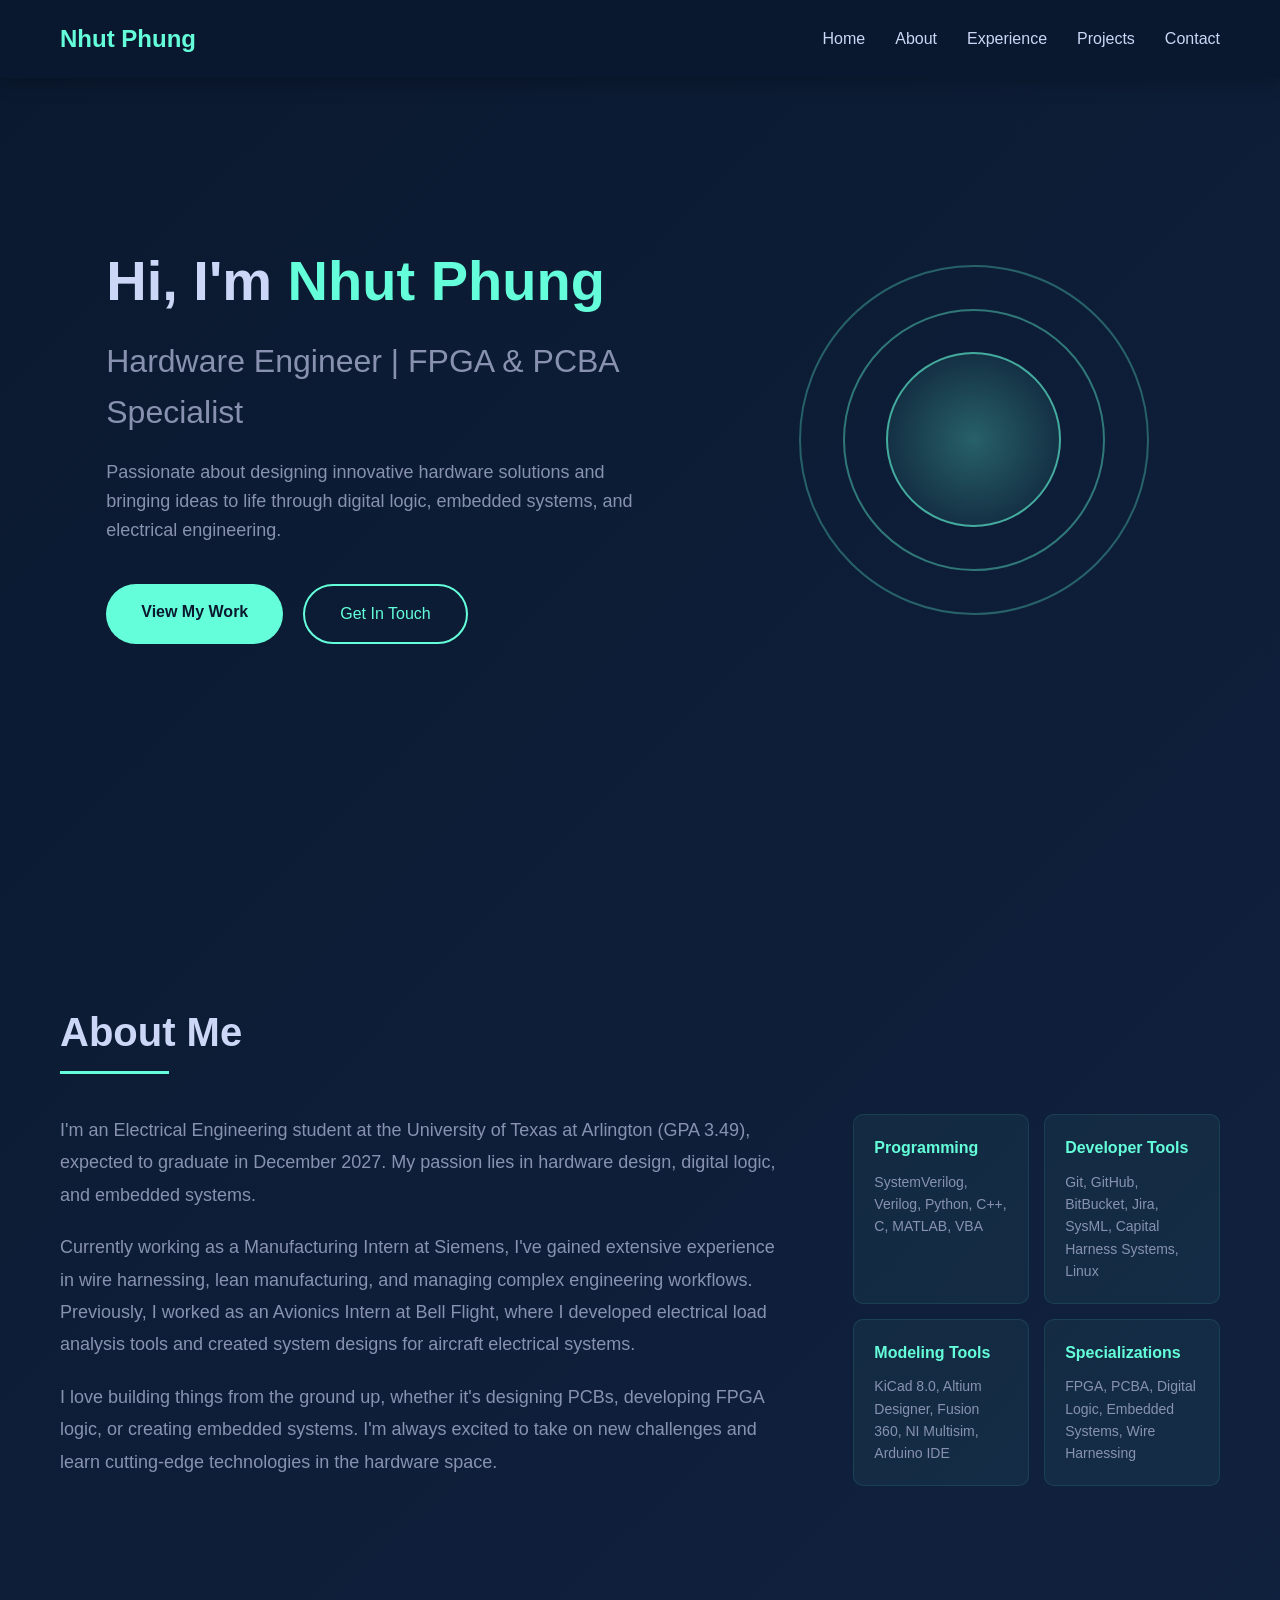
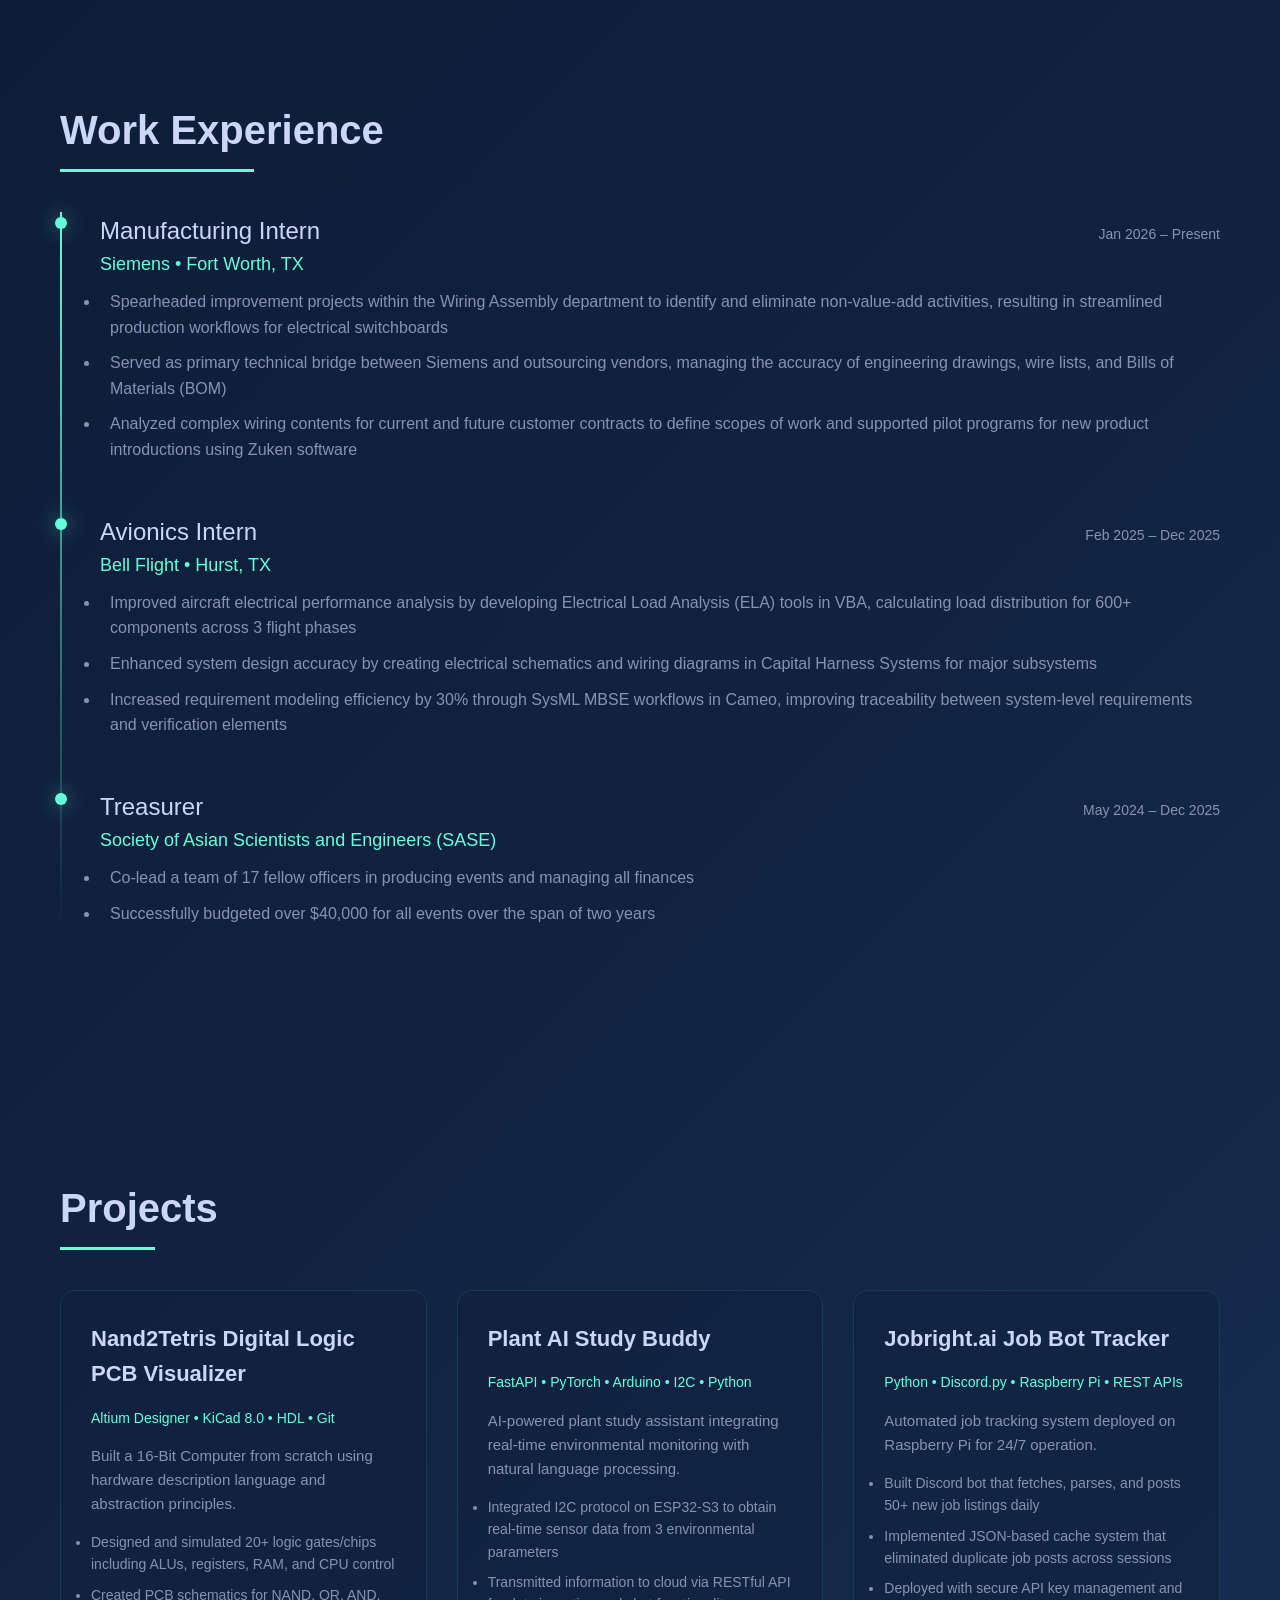
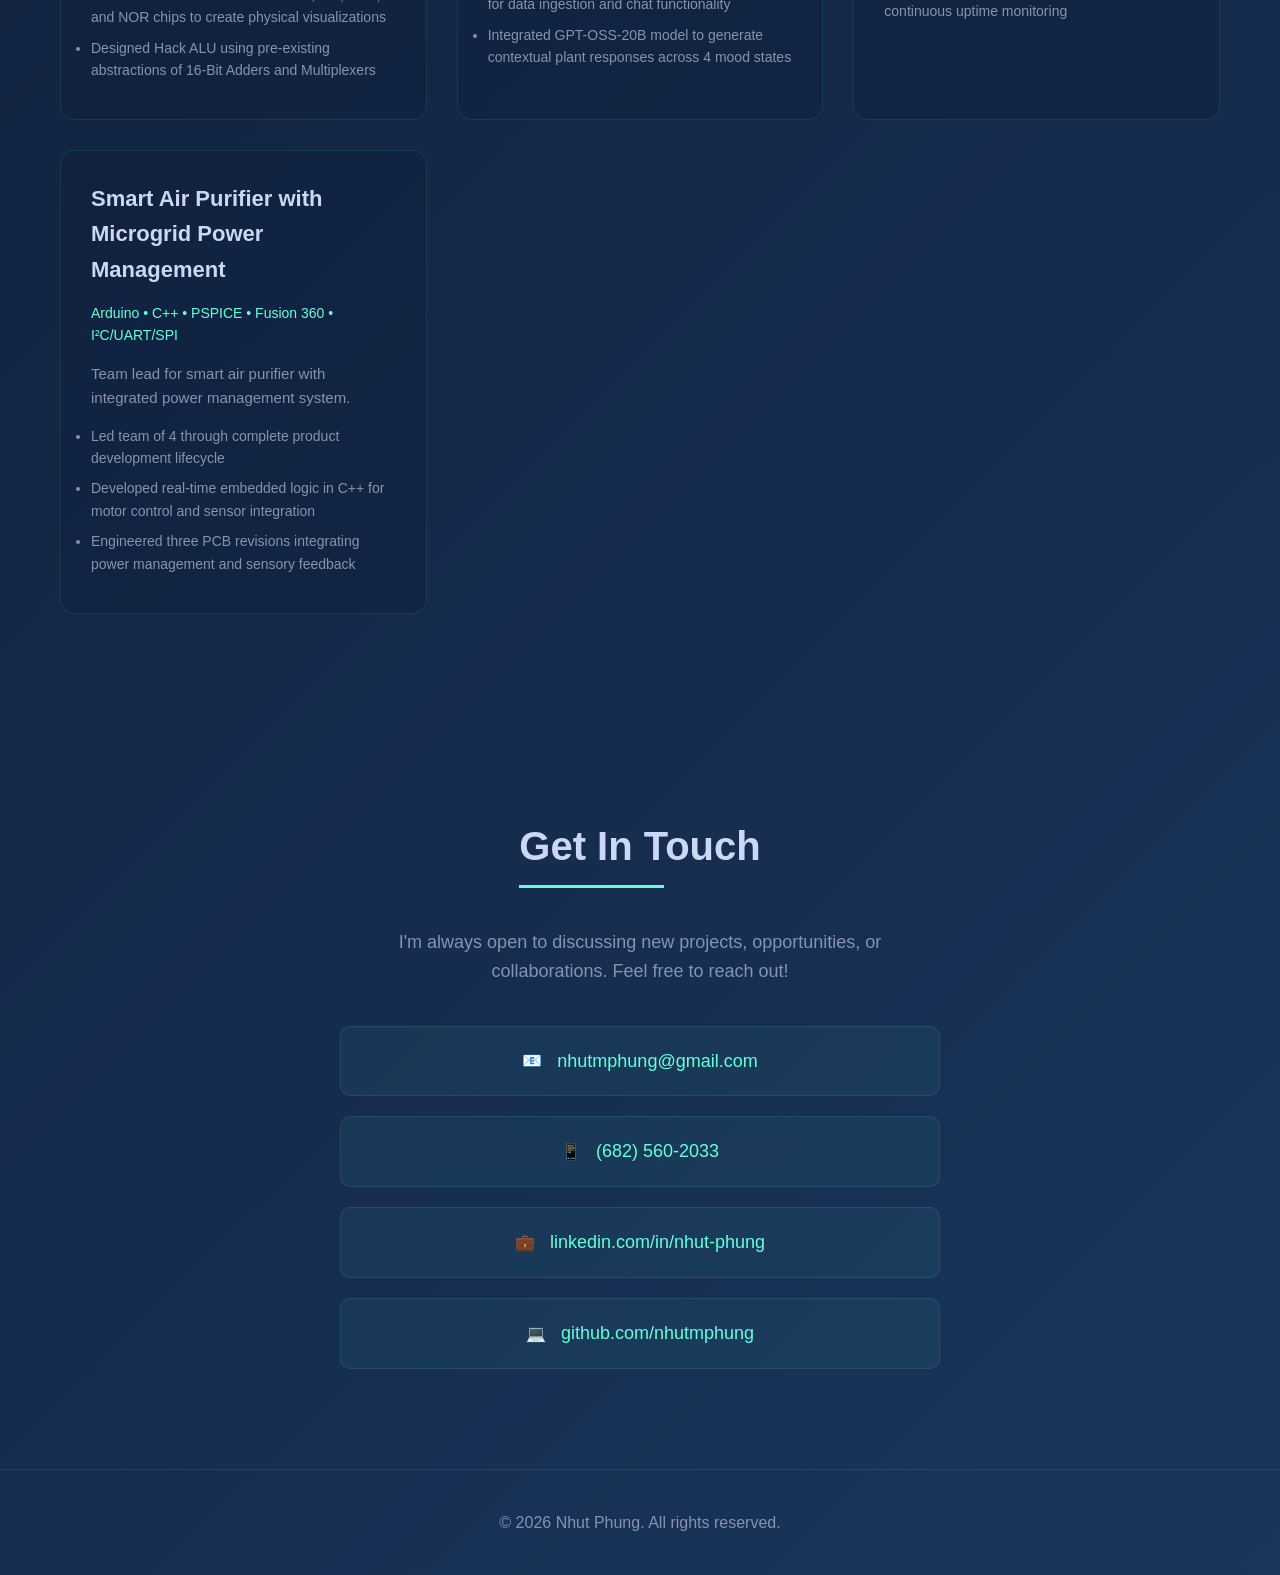
==== index.html @ 4a33741c "new port" ====
<!DOCTYPE html>
<html lang="en">
<head>
    <meta charset="UTF-8">
    <meta name="viewport" content="width=device-width, initial-scale=1.0">
    <title>Nhut Phung | Hardware Engineer</title>
    <style>
        * {
            margin: 0;
            padding: 0;
            box-sizing: border-box;
        }

        body {
            font-family: 'Segoe UI', Tahoma, Geneva, Verdana, sans-serif;
            background: linear-gradient(135deg, #0a192f 0%, #112240 50%, #1a365d 100%);
            color: #e6f1ff;
            line-height: 1.6;
        }

        .container {
            max-width: 1200px;
            margin: 0 auto;
            padding: 0 20px;
        }

        /* Navigation */
        nav {
            position: fixed;
            top: 0;
            width: 100%;
            background: rgba(10, 25, 47, 0.95);
            backdrop-filter: blur(10px);
            z-index: 1000;
            padding: 20px 0;
            box-shadow: 0 2px 20px rgba(0, 0, 0, 0.3);
        }

        nav .container {
            display: flex;
            justify-content: space-between;
            align-items: center;
        }

        .logo {
            font-size: 24px;
            font-weight: bold;
            color: #64ffda;
        }

        nav ul {
            display: flex;
            list-style: none;
            gap: 30px;
        }

        nav a {
            color: #ccd6f6;
            text-decoration: none;
            transition: color 0.3s;
            font-size: 16px;
        }

        nav a:hover {
            color: #64ffda;
        }

        /* Hero Section */
        .hero {
            min-height: 100vh;
            display: flex;
            align-items: center;
            padding-top: 80px;
        }

        .hero-content {
            display: flex;
            align-items: center;
            justify-content: space-between;
            gap: 60px;
        }

        .hero-text {
            flex: 1;
        }

        .hero h1 {
            font-size: 56px;
            margin-bottom: 10px;
            color: #ccd6f6;
        }

        .hero h1 span {
            color: #64ffda;
        }

        .hero h2 {
            font-size: 32px;
            color: #8892b0;
            margin-bottom: 20px;
            font-weight: 500;
        }

        .hero p {
            font-size: 18px;
            color: #8892b0;
            margin-bottom: 40px;
            max-width: 540px;
        }

        .hero-buttons {
            display: flex;
            gap: 20px;
        }

        .btn {
            padding: 15px 35px;
            border-radius: 50px;
            text-decoration: none;
            font-size: 16px;
            transition: all 0.3s;
            cursor: pointer;
            border: none;
        }

        .btn-primary {
            background: #64ffda;
            color: #0a192f;
            font-weight: 600;
        }

        .btn-primary:hover {
            background: #52e3c2;
            transform: translateY(-2px);
            box-shadow: 0 10px 30px rgba(100, 255, 218, 0.3);
        }

        .btn-secondary {
            background: transparent;
            color: #64ffda;
            border: 2px solid #64ffda;
        }

        .btn-secondary:hover {
            background: rgba(100, 255, 218, 0.1);
        }

        .hero-visual {
            flex: 0 0 400px;
            display: flex;
            justify-content: center;
            align-items: center;
        }

        .circle-animation {
            width: 350px;
            height: 350px;
            position: relative;
        }

        .circle {
            position: absolute;
            border-radius: 50%;
            border: 2px solid rgba(100, 255, 218, 0.3);
        }

        .circle:nth-child(1) {
            width: 100%;
            height: 100%;
            animation: pulse 3s ease-in-out infinite;
        }

        .circle:nth-child(2) {
            width: 75%;
            height: 75%;
            top: 12.5%;
            left: 12.5%;
            border-color: rgba(100, 255, 218, 0.4);
            animation: pulse 3s ease-in-out infinite 0.5s;
        }

        .circle:nth-child(3) {
            width: 50%;
            height: 50%;
            top: 25%;
            left: 25%;
            background: radial-gradient(circle, rgba(100, 255, 218, 0.3), transparent);
            border-color: rgba(100, 255, 218, 0.6);
            animation: pulse 3s ease-in-out infinite 1s;
        }

        @keyframes pulse {
            0%, 100% { transform: scale(1); opacity: 0.6; }
            50% { transform: scale(1.05); opacity: 1; }
        }

        /* Section Styles */
        section {
            padding: 100px 0;
        }

        .section-title {
            font-size: 40px;
            margin-bottom: 50px;
            color: #ccd6f6;
            position: relative;
            display: inline-block;
        }

        .section-title::after {
            content: '';
            position: absolute;
            bottom: -10px;
            left: 0;
            width: 60%;
            height: 3px;
            background: #64ffda;
        }

        /* About Section */
        .about-content {
            display: grid;
            grid-template-columns: 2fr 1fr;
            gap: 60px;
            align-items: start;
        }

        .about-text {
            font-size: 18px;
            color: #8892b0;
            line-height: 1.8;
        }

        .about-text p {
            margin-bottom: 20px;
        }

        .skills-grid {
            display: grid;
            grid-template-columns: repeat(2, 1fr);
            gap: 15px;
        }

        .skill-category {
            background: rgba(100, 255, 218, 0.05);
            padding: 20px;
            border-radius: 10px;
            border: 1px solid rgba(100, 255, 218, 0.1);
        }

        .skill-category h3 {
            color: #64ffda;
            margin-bottom: 10px;
            font-size: 16px;
        }

        .skill-category p {
            color: #8892b0;
            font-size: 14px;
            line-height: 1.6;
        }

        /* Experience Section */
        .experience-timeline {
            position: relative;
            padding-left: 40px;
        }

        .experience-timeline::before {
            content: '';
            position: absolute;
            left: 0;
            top: 0;
            bottom: 0;
            width: 2px;
            background: linear-gradient(180deg, #64ffda, transparent);
        }

        .experience-item {
            margin-bottom: 50px;
            position: relative;
        }

        .experience-item::before {
            content: '';
            position: absolute;
            left: -45px;
            top: 5px;
            width: 12px;
            height: 12px;
            background: #64ffda;
            border-radius: 50%;
            box-shadow: 0 0 20px rgba(100, 255, 218, 0.6);
        }

        .experience-header {
            display: flex;
            justify-content: space-between;
            align-items: baseline;
            margin-bottom: 10px;
            flex-wrap: wrap;
        }

        .experience-title {
            font-size: 24px;
            color: #ccd6f6;
        }

        .experience-company {
            color: #64ffda;
            font-size: 18px;
        }

        .experience-date {
            color: #8892b0;
            font-size: 14px;
        }

        .experience-description {
            color: #8892b0;
            margin-top: 10px;
        }

        .experience-description li {
            margin-bottom: 10px;
            padding-left: 10px;
        }

        /* Projects Section */
        .projects-grid {
            display: grid;
            grid-template-columns: repeat(auto-fit, minmax(350px, 1fr));
            gap: 30px;
        }

        .project-card {
            background: rgba(17, 34, 64, 0.6);
            padding: 30px;
            border-radius: 15px;
            border: 1px solid rgba(100, 255, 218, 0.1);
            transition: all 0.3s;
        }

        .project-card:hover {
            transform: translateY(-5px);
            border-color: rgba(100, 255, 218, 0.3);
            box-shadow: 0 10px 40px rgba(100, 255, 218, 0.1);
        }

        .project-card h3 {
            color: #ccd6f6;
            font-size: 22px;
            margin-bottom: 15px;
        }

        .project-tech {
            color: #64ffda;
            font-size: 14px;
            margin-bottom: 15px;
        }

        .project-card p {
            color: #8892b0;
            font-size: 15px;
            line-height: 1.6;
        }

        .project-card ul {
            margin-top: 15px;
        }

        .project-card li {
            color: #8892b0;
            margin-bottom: 8px;
            font-size: 14px;
        }

        /* Contact Section */
        .contact-content {
            max-width: 600px;
            margin: 0 auto;
            text-align: center;
        }

        .contact-content p {
            font-size: 18px;
            color: #8892b0;
            margin-bottom: 40px;
        }

        .contact-info {
            display: flex;
            flex-direction: column;
            gap: 20px;
            margin-top: 40px;
        }

        .contact-item {
            display: flex;
            align-items: center;
            justify-content: center;
            gap: 15px;
            padding: 20px;
            background: rgba(100, 255, 218, 0.05);
            border-radius: 10px;
            border: 1px solid rgba(100, 255, 218, 0.1);
        }

        .contact-item a {
            color: #64ffda;
            text-decoration: none;
            font-size: 18px;
            transition: color 0.3s;
        }

        .contact-item a:hover {
            color: #52e3c2;
        }

        /* Footer */
        footer {
            text-align: center;
            padding: 40px 0;
            color: #8892b0;
            border-top: 1px solid rgba(100, 255, 218, 0.1);
        }

        /* Responsive */
        @media (max-width: 768px) {
            .hero-content {
                flex-direction: column;
                text-align: center;
            }

            .hero h1 {
                font-size: 36px;
            }

            .hero h2 {
                font-size: 24px;
            }

            .hero-visual {
                flex: 0 0 250px;
            }

            .circle-animation {
                width: 250px;
                height: 250px;
            }

            .about-content {
                grid-template-columns: 1fr;
            }

            .skills-grid {
                grid-template-columns: 1fr;
            }

            nav ul {
                gap: 15px;
            }

            nav a {
                font-size: 14px;
            }

            .projects-grid {
                grid-template-columns: 1fr;
            }

            .hero-buttons {
                flex-direction: column;
                align-items: center;
            }
        }
    </style>
</head>
<body>
    <nav>
        <div class="container">
            <div class="logo">Nhut Phung</div>
            <ul>
                <li><a href="#home">Home</a></li>
                <li><a href="#about">About</a></li>
                <li><a href="#experience">Experience</a></li>
                <li><a href="#projects">Projects</a></li>
                <li><a href="#contact">Contact</a></li>
            </ul>
        </div>
    </nav>

    <section id="home" class="hero">
        <div class="container">
            <div class="hero-content">
                <div class="hero-text">
                    <h1>Hi, I'm <span>Nhut Phung</span></h1>
                    <h2>Hardware Engineer | FPGA & PCBA Specialist</h2>
                    <p>Passionate about designing innovative hardware solutions and bringing ideas to life through digital logic, embedded systems, and electrical engineering.</p>
                    <div class="hero-buttons">
                        <a href="#projects" class="btn btn-primary">View My Work</a>
                        <a href="#contact" class="btn btn-secondary">Get In Touch</a>
                    </div>
                </div>
                <div class="hero-visual">
                    <div class="circle-animation">
                        <div class="circle"></div>
                        <div class="circle"></div>
                        <div class="circle"></div>
                    </div>
                </div>
            </div>
        </div>
    </section>

    <section id="about">
        <div class="container">
            <h2 class="section-title">About Me</h2>
            <div class="about-content">
                <div class="about-text">
                    <p>I'm an Electrical Engineering student at the University of Texas at Arlington (GPA 3.49), expected to graduate in December 2027. My passion lies in hardware design, digital logic, and embedded systems.</p>
                    <p>Currently working as a Manufacturing Intern at Siemens, I've gained extensive experience in wire harnessing, lean manufacturing, and managing complex engineering workflows. Previously, I worked as an Avionics Intern at Bell Flight, where I developed electrical load analysis tools and created system designs for aircraft electrical systems.</p>
                    <p>I love building things from the ground up, whether it's designing PCBs, developing FPGA logic, or creating embedded systems. I'm always excited to take on new challenges and learn cutting-edge technologies in the hardware space.</p>
                </div>
                <div class="skills-grid">
                    <div class="skill-category">
                        <h3>Programming</h3>
                        <p>SystemVerilog, Verilog, Python, C++, C, MATLAB, VBA</p>
                    </div>
                    <div class="skill-category">
                        <h3>Developer Tools</h3>
                        <p>Git, GitHub, BitBucket, Jira, SysML, Capital Harness Systems, Linux</p>
                    </div>
                    <div class="skill-category">
                        <h3>Modeling Tools</h3>
                        <p>KiCad 8.0, Altium Designer, Fusion 360, NI Multisim, Arduino IDE</p>
                    </div>
                    <div class="skill-category">
                        <h3>Specializations</h3>
                        <p>FPGA, PCBA, Digital Logic, Embedded Systems, Wire Harnessing</p>
                    </div>
                </div>
            </div>
        </div>
    </section>

    <section id="experience">
        <div class="container">
            <h2 class="section-title">Work Experience</h2>
            <div class="experience-timeline">
                <div class="experience-item">
                    <div class="experience-header">
                        <div>
                            <div class="experience-title">Manufacturing Intern</div>
                            <div class="experience-company">Siemens • Fort Worth, TX</div>
                        </div>
                        <div class="experience-date">Jan 2026 – Present</div>
                    </div>
                    <ul class="experience-description">
                        <li>Spearheaded improvement projects within the Wiring Assembly department to identify and eliminate non-value-add activities, resulting in streamlined production workflows for electrical switchboards</li>
                        <li>Served as primary technical bridge between Siemens and outsourcing vendors, managing the accuracy of engineering drawings, wire lists, and Bills of Materials (BOM)</li>
                        <li>Analyzed complex wiring contents for current and future customer contracts to define scopes of work and supported pilot programs for new product introductions using Zuken software</li>
                    </ul>
                </div>

                <div class="experience-item">
                    <div class="experience-header">
                        <div>
                            <div class="experience-title">Avionics Intern</div>
                            <div class="experience-company">Bell Flight • Hurst, TX</div>
                        </div>
                        <div class="experience-date">Feb 2025 – Dec 2025</div>
                    </div>
                    <ul class="experience-description">
                        <li>Improved aircraft electrical performance analysis by developing Electrical Load Analysis (ELA) tools in VBA, calculating load distribution for 600+ components across 3 flight phases</li>
                        <li>Enhanced system design accuracy by creating electrical schematics and wiring diagrams in Capital Harness Systems for major subsystems</li>
                        <li>Increased requirement modeling efficiency by 30% through SysML MBSE workflows in Cameo, improving traceability between system-level requirements and verification elements</li>
                    </ul>
                </div>

                <div class="experience-item">
                    <div class="experience-header">
                        <div>
                            <div class="experience-title">Treasurer</div>
                            <div class="experience-company">Society of Asian Scientists and Engineers (SASE)</div>
                        </div>
                        <div class="experience-date">May 2024 – Dec 2025</div>
                    </div>
                    <ul class="experience-description">
                        <li>Co-lead a team of 17 fellow officers in producing events and managing all finances</li>
                        <li>Successfully budgeted over $40,000 for all events over the span of two years</li>
                    </ul>
                </div>
            </div>
        </div>
    </section>

    <section id="projects">
        <div class="container">
            <h2 class="section-title">Projects</h2>
            <div class="projects-grid">
                <div class="project-card">
                    <h3>Nand2Tetris Digital Logic PCB Visualizer</h3>
                    <div class="project-tech">Altium Designer • KiCad 8.0 • HDL • Git</div>
                    <p>Built a 16-Bit Computer from scratch using hardware description language and abstraction principles.</p>
                    <ul>
                        <li>Designed and simulated 20+ logic gates/chips including ALUs, registers, RAM, and CPU control</li>
                        <li>Created PCB schematics for NAND, OR, AND, and NOR chips to create physical visualizations</li>
                        <li>Designed Hack ALU using pre-existing abstractions of 16-Bit Adders and Multiplexers</li>
                    </ul>
                </div>

                <div class="project-card">
                    <h3>Plant AI Study Buddy</h3>
                    <div class="project-tech">FastAPI • PyTorch • Arduino • I2C • Python</div>
                    <p>AI-powered plant study assistant integrating real-time environmental monitoring with natural language processing.</p>
                    <ul>
                        <li>Integrated I2C protocol on ESP32-S3 to obtain real-time sensor data from 3 environmental parameters</li>
                        <li>Transmitted information to cloud via RESTful API for data ingestion and chat functionality</li>
                        <li>Integrated GPT-OSS-20B model to generate contextual plant responses across 4 mood states</li>
                    </ul>
                </div>

                <div class="project-card">
                    <h3>Jobright.ai Job Bot Tracker</h3>
                    <div class="project-tech">Python • Discord.py • Raspberry Pi • REST APIs</div>
                    <p>Automated job tracking system deployed on Raspberry Pi for 24/7 operation.</p>
                    <ul>
                        <li>Built Discord bot that fetches, parses, and posts 50+ new job listings daily</li>
                        <li>Implemented JSON-based cache system that eliminated duplicate job posts across sessions</li>
                        <li>Deployed with secure API key management and continuous uptime monitoring</li>
                    </ul>
                </div>

                <div class="project-card">
                    <h3>Smart Air Purifier with Microgrid Power Management</h3>
                    <div class="project-tech">Arduino • C++ • PSPICE • Fusion 360 • I²C/UART/SPI</div>
                    <p>Team lead for smart air purifier with integrated power management system.</p>
                    <ul>
                        <li>Led team of 4 through complete product development lifecycle</li>
                        <li>Developed real-time embedded logic in C++ for motor control and sensor integration</li>
                        <li>Engineered three PCB revisions integrating power management and sensory feedback</li>
                    </ul>
                </div>
            </div>
        </div>
    </section>

    <section id="contact">
        <div class="container">
            <div class="contact-content">
                <h2 class="section-title">Get In Touch</h2>
                <p>I'm always open to discussing new projects, opportunities, or collaborations. Feel free to reach out!</p>
                <div class="contact-info">
                    <div class="contact-item">
                        <span>📧</span>
                        <a href="mailto:nhutmphung@gmail.com">nhutmphung@gmail.com</a>
                    </div>
                    <div class="contact-item">
                        <span>📱</span>
                        <a href="tel:6825602033">(682) 560-2033</a>
                    </div>
                    <div class="contact-item">
                        <span>💼</span>
                        <a href="https://linkedin.com/in/nhut-phung/" target="_blank">linkedin.com/in/nhut-phung</a>
                    </div>
                    <div class="contact-item">
                        <span>💻</span>
                        <a href="https://github.com/nhutmphung" target="_blank">github.com/nhutmphung</a>
                    </div>
                </div>
            </div>
        </div>
    </section>

    <footer>
        <div class="container">
            <p>&copy; 2026 Nhut Phung. All rights reserved.</p>
        </div>
    </footer>

    <script>
        // Smooth scrolling for navigation links
        document.querySelectorAll('a[href^="#"]').forEach(anchor => {
            anchor.addEventListener('click', function (e) {
                e.preventDefault();
                const target = document.querySelector(this.getAttribute('href'));
                if (target) {
                    target.scrollIntoView({
                        behavior: 'smooth',
                        block: 'start'
                    });
                }
            });
        });

        // Add active class to nav links on scroll
        window.addEventListener('scroll', () => {
            let current = '';
            const sections = document.querySelectorAll('section');
            
            sections.forEach(section => {
                const sectionTop = section.offsetTop;
                const sectionHeight = section.clientHeight;
                if (pageYOffset >= sectionTop - 200) {
                    current = section.getAttribute('id');
                }
            });

            document.querySelectorAll('nav a').forEach(a => {
                a.classList.remove('active');
                if (a.getAttribute('href').slice(1) === current) {
                    a.classList.add('active');
                }
            });
        });

        // Add scroll animation
        const observerOptions = {
            threshold: 0.1,
            rootMargin: '0px 0px -100px 0px'
        };

        const observer = new IntersectionObserver((entries) => {
            entries.forEach(entry => {
                if (entry.isIntersecting) {
                    entry.target.style.opacity = '1';
                    entry.target.style.transform = 'translateY(0)';
                }
            });
        }, observerOptions);

        document.querySelectorAll('.project-card, .experience-item').forEach(el => {
            el.style.opacity = '0';
            el.style.transform = 'translateY(20px)';
            el.style.transition = 'opacity 0.6s ease, transform 0.6s ease';
            observer.observe(el);
        });
    </script>
</body>
</html>
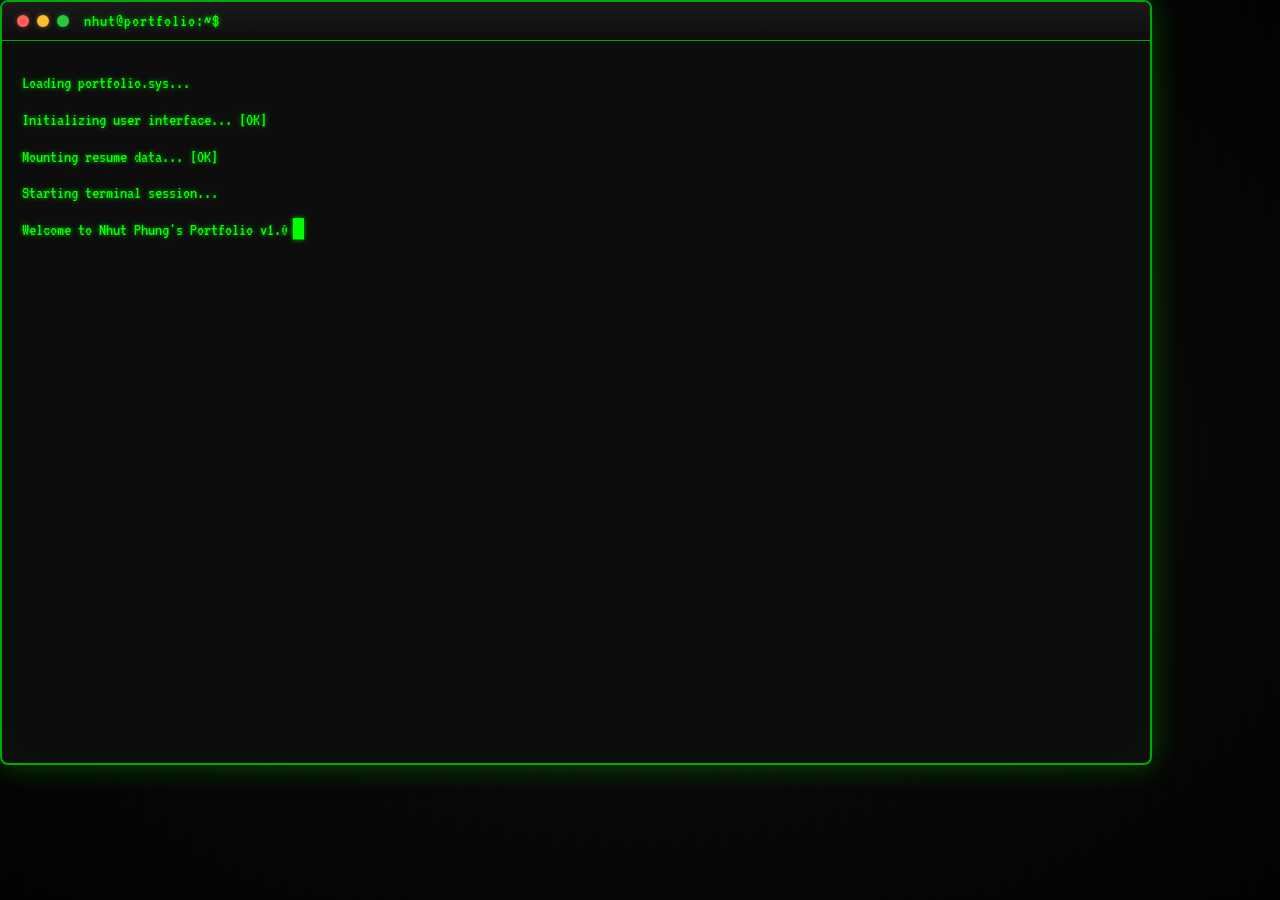
==== commit bd5e6a84: "rename" ====
--- a/index.html
+++ b/index.html
@@ -3,739 +3,79 @@
 <head>
     <meta charset="UTF-8">
     <meta name="viewport" content="width=device-width, initial-scale=1.0">
-    <title>Nhut Phung | Hardware Engineer</title>
-    <style>
-        * {
-            margin: 0;
-            padding: 0;
-            box-sizing: border-box;
-        }
-
-        body {
-            font-family: 'Segoe UI', Tahoma, Geneva, Verdana, sans-serif;
-            background: linear-gradient(135deg, #0a192f 0%, #112240 50%, #1a365d 100%);
-            color: #e6f1ff;
-            line-height: 1.6;
-        }
-
-        .container {
-            max-width: 1200px;
-            margin: 0 auto;
-            padding: 0 20px;
-        }
-
-        /* Navigation */
-        nav {
-            position: fixed;
-            top: 0;
-            width: 100%;
-            background: rgba(10, 25, 47, 0.95);
-            backdrop-filter: blur(10px);
-            z-index: 1000;
-            padding: 20px 0;
-            box-shadow: 0 2px 20px rgba(0, 0, 0, 0.3);
-        }
-
-        nav .container {
-            display: flex;
-            justify-content: space-between;
-            align-items: center;
-        }
-
-        .logo {
-            font-size: 24px;
-            font-weight: bold;
-            color: #64ffda;
-        }
-
-        nav ul {
-            display: flex;
-            list-style: none;
-            gap: 30px;
-        }
-
-        nav a {
-            color: #ccd6f6;
-            text-decoration: none;
-            transition: color 0.3s;
-            font-size: 16px;
-        }
-
-        nav a:hover {
-            color: #64ffda;
-        }
-
-        /* Hero Section */
-        .hero {
-            min-height: 100vh;
-            display: flex;
-            align-items: center;
-            padding-top: 80px;
-        }
-
-        .hero-content {
-            display: flex;
-            align-items: center;
-            justify-content: space-between;
-            gap: 60px;
-        }
-
-        .hero-text {
-            flex: 1;
-        }
-
-        .hero h1 {
-            font-size: 56px;
-            margin-bottom: 10px;
-            color: #ccd6f6;
-        }
-
-        .hero h1 span {
-            color: #64ffda;
-        }
-
-        .hero h2 {
-            font-size: 32px;
-            color: #8892b0;
-            margin-bottom: 20px;
-            font-weight: 500;
-        }
-
-        .hero p {
-            font-size: 18px;
-            color: #8892b0;
-            margin-bottom: 40px;
-            max-width: 540px;
-        }
-
-        .hero-buttons {
-            display: flex;
-            gap: 20px;
-        }
-
-        .btn {
-            padding: 15px 35px;
-            border-radius: 50px;
-            text-decoration: none;
-            font-size: 16px;
-            transition: all 0.3s;
-            cursor: pointer;
-            border: none;
-        }
-
-        .btn-primary {
-            background: #64ffda;
-            color: #0a192f;
-            font-weight: 600;
-        }
-
-        .btn-primary:hover {
-            background: #52e3c2;
-            transform: translateY(-2px);
-            box-shadow: 0 10px 30px rgba(100, 255, 218, 0.3);
-        }
-
-        .btn-secondary {
-            background: transparent;
-            color: #64ffda;
-            border: 2px solid #64ffda;
-        }
-
-        .btn-secondary:hover {
-            background: rgba(100, 255, 218, 0.1);
-        }
-
-        .hero-visual {
-            flex: 0 0 400px;
-            display: flex;
-            justify-content: center;
-            align-items: center;
-        }
-
-        .circle-animation {
-            width: 350px;
-            height: 350px;
-            position: relative;
-        }
-
-        .circle {
-            position: absolute;
-            border-radius: 50%;
-            border: 2px solid rgba(100, 255, 218, 0.3);
-        }
-
-        .circle:nth-child(1) {
-            width: 100%;
-            height: 100%;
-            animation: pulse 3s ease-in-out infinite;
-        }
-
-        .circle:nth-child(2) {
-            width: 75%;
-            height: 75%;
-            top: 12.5%;
-            left: 12.5%;
-            border-color: rgba(100, 255, 218, 0.4);
-            animation: pulse 3s ease-in-out infinite 0.5s;
-        }
-
-        .circle:nth-child(3) {
-            width: 50%;
-            height: 50%;
-            top: 25%;
-            left: 25%;
-            background: radial-gradient(circle, rgba(100, 255, 218, 0.3), transparent);
-            border-color: rgba(100, 255, 218, 0.6);
-            animation: pulse 3s ease-in-out infinite 1s;
-        }
-
-        @keyframes pulse {
-            0%, 100% { transform: scale(1); opacity: 0.6; }
-            50% { transform: scale(1.05); opacity: 1; }
-        }
-
-        /* Section Styles */
-        section {
-            padding: 100px 0;
-        }
-
-        .section-title {
-            font-size: 40px;
-            margin-bottom: 50px;
-            color: #ccd6f6;
-            position: relative;
-            display: inline-block;
-        }
-
-        .section-title::after {
-            content: '';
-            position: absolute;
-            bottom: -10px;
-            left: 0;
-            width: 60%;
-            height: 3px;
-            background: #64ffda;
-        }
-
-        /* About Section */
-        .about-content {
-            display: grid;
-            grid-template-columns: 2fr 1fr;
-            gap: 60px;
-            align-items: start;
-        }
-
-        .about-text {
-            font-size: 18px;
-            color: #8892b0;
-            line-height: 1.8;
-        }
-
-        .about-text p {
-            margin-bottom: 20px;
-        }
-
-        .skills-grid {
-            display: grid;
-            grid-template-columns: repeat(2, 1fr);
-            gap: 15px;
-        }
-
-        .skill-category {
-            background: rgba(100, 255, 218, 0.05);
-            padding: 20px;
-            border-radius: 10px;
-            border: 1px solid rgba(100, 255, 218, 0.1);
-        }
-
-        .skill-category h3 {
-            color: #64ffda;
-            margin-bottom: 10px;
-            font-size: 16px;
-        }
-
-        .skill-category p {
-            color: #8892b0;
-            font-size: 14px;
-            line-height: 1.6;
-        }
-
-        /* Experience Section */
-        .experience-timeline {
-            position: relative;
-            padding-left: 40px;
-        }
-
-        .experience-timeline::before {
-            content: '';
-            position: absolute;
-            left: 0;
-            top: 0;
-            bottom: 0;
-            width: 2px;
-            background: linear-gradient(180deg, #64ffda, transparent);
-        }
-
-        .experience-item {
-            margin-bottom: 50px;
-            position: relative;
-        }
-
-        .experience-item::before {
-            content: '';
-            position: absolute;
-            left: -45px;
-            top: 5px;
-            width: 12px;
-            height: 12px;
-            background: #64ffda;
-            border-radius: 50%;
-            box-shadow: 0 0 20px rgba(100, 255, 218, 0.6);
-        }
-
-        .experience-header {
-            display: flex;
-            justify-content: space-between;
-            align-items: baseline;
-            margin-bottom: 10px;
-            flex-wrap: wrap;
-        }
-
-        .experience-title {
-            font-size: 24px;
-            color: #ccd6f6;
-        }
-
-        .experience-company {
-            color: #64ffda;
-            font-size: 18px;
-        }
-
-        .experience-date {
-            color: #8892b0;
-            font-size: 14px;
-        }
-
-        .experience-description {
-            color: #8892b0;
-            margin-top: 10px;
-        }
-
-        .experience-description li {
-            margin-bottom: 10px;
-            padding-left: 10px;
-        }
-
-        /* Projects Section */
-        .projects-grid {
-            display: grid;
-            grid-template-columns: repeat(auto-fit, minmax(350px, 1fr));
-            gap: 30px;
-        }
-
-        .project-card {
-            background: rgba(17, 34, 64, 0.6);
-            padding: 30px;
-            border-radius: 15px;
-            border: 1px solid rgba(100, 255, 218, 0.1);
-            transition: all 0.3s;
-        }
-
-        .project-card:hover {
-            transform: translateY(-5px);
-            border-color: rgba(100, 255, 218, 0.3);
-            box-shadow: 0 10px 40px rgba(100, 255, 218, 0.1);
-        }
-
-        .project-card h3 {
-            color: #ccd6f6;
-            font-size: 22px;
-            margin-bottom: 15px;
-        }
-
-        .project-tech {
-            color: #64ffda;
-            font-size: 14px;
-            margin-bottom: 15px;
-        }
-
-        .project-card p {
-            color: #8892b0;
-            font-size: 15px;
-            line-height: 1.6;
-        }
-
-        .project-card ul {
-            margin-top: 15px;
-        }
-
-        .project-card li {
-            color: #8892b0;
-            margin-bottom: 8px;
-            font-size: 14px;
-        }
-
-        /* Contact Section */
-        .contact-content {
-            max-width: 600px;
-            margin: 0 auto;
-            text-align: center;
-        }
-
-        .contact-content p {
-            font-size: 18px;
-            color: #8892b0;
-            margin-bottom: 40px;
-        }
-
-        .contact-info {
-            display: flex;
-            flex-direction: column;
-            gap: 20px;
-            margin-top: 40px;
-        }
-
-        .contact-item {
-            display: flex;
-            align-items: center;
-            justify-content: center;
-            gap: 15px;
-            padding: 20px;
-            background: rgba(100, 255, 218, 0.05);
-            border-radius: 10px;
-            border: 1px solid rgba(100, 255, 218, 0.1);
-        }
-
-        .contact-item a {
-            color: #64ffda;
-            text-decoration: none;
-            font-size: 18px;
-            transition: color 0.3s;
-        }
-
-        .contact-item a:hover {
-            color: #52e3c2;
-        }
-
-        /* Footer */
-        footer {
-            text-align: center;
-            padding: 40px 0;
-            color: #8892b0;
-            border-top: 1px solid rgba(100, 255, 218, 0.1);
-        }
-
-        /* Responsive */
-        @media (max-width: 768px) {
-            .hero-content {
-                flex-direction: column;
-                text-align: center;
-            }
-
-            .hero h1 {
-                font-size: 36px;
-            }
-
-            .hero h2 {
-                font-size: 24px;
-            }
-
-            .hero-visual {
-                flex: 0 0 250px;
-            }
-
-            .circle-animation {
-                width: 250px;
-                height: 250px;
-            }
-
-            .about-content {
-                grid-template-columns: 1fr;
-            }
-
-            .skills-grid {
-                grid-template-columns: 1fr;
-            }
-
-            nav ul {
-                gap: 15px;
-            }
-
-            nav a {
-                font-size: 14px;
-            }
-
-            .projects-grid {
-                grid-template-columns: 1fr;
-            }
-
-            .hero-buttons {
-                flex-direction: column;
-                align-items: center;
-            }
-        }
-    </style>
+    <title>Nhut Phung - Portfolio Terminal</title>
+    <link rel="stylesheet" href="style.css">
 </head>
 <body>
-    <nav>
-        <div class="container">
-            <div class="logo">Nhut Phung</div>
-            <ul>
-                <li><a href="#home">Home</a></li>
-                <li><a href="#about">About</a></li>
-                <li><a href="#experience">Experience</a></li>
-                <li><a href="#projects">Projects</a></li>
-                <li><a href="#contact">Contact</a></li>
-            </ul>
-        </div>
-    </nav>
+    <div class="crt">
+        <div class="scanline"></div>
+        <div class="terminal-container">
+            <!-- Terminal Header -->
+            <div class="terminal-header">
+                <div class="terminal-buttons">
+                    <span class="btn-close"></span>
+                    <span class="btn-minimize"></span>
+                    <span class="btn-maximize"></span>
+                </div>
+                <div class="terminal-title">nhut@portfolio:~$</div>
+            </div>
 
-    <section id="home" class="hero">
-        <div class="container">
-            <div class="hero-content">
-                <div class="hero-text">
-                    <h1>Hi, I'm <span>Nhut Phung</span></h1>
-                    <h2>Hardware Engineer | FPGA & PCBA Specialist</h2>
-                    <p>Passionate about designing innovative hardware solutions and bringing ideas to life through digital logic, embedded systems, and electrical engineering.</p>
-                    <div class="hero-buttons">
-                        <a href="#projects" class="btn btn-primary">View My Work</a>
-                        <a href="#contact" class="btn btn-secondary">Get In Touch</a>
+            <!-- Terminal Body -->
+            <div class="terminal-body">
+                <div class="boot-sequence" id="bootSequence">
+                    <p>Loading portfolio.sys...</p>
+                    <p>Initializing user interface... [OK]</p>
+                    <p>Mounting resume data... [OK]</p>
+                    <p>Starting terminal session...</p>
+                    <p class="blink-cursor">Welcome to Nhut Phung's Portfolio v1.0</p>
+                </div>
+
+                <div class="terminal-content" id="terminalContent" style="display: none;">
+                    <!-- Navigation Menu -->
+                    <div class="nav-menu">
+                        <p class="prompt">nhut@portfolio:~$ ls -la commands/</p>
+                        <div class="command-list">
+                            <button class="cmd-btn" data-section="about">./about.sh</button>
+                            <button class="cmd-btn" data-section="education">./education.sh</button>
+                            <button class="cmd-btn" data-section="experience">./experience.sh</button>
+                            <button class="cmd-btn" data-section="skills">./skills.sh</button>
+                            <button class="cmd-btn" data-section="projects">./projects.sh</button>
+                            <button class="cmd-btn" data-section="leadership">./leadership.sh</button>
+                            <button class="cmd-btn" data-section="contact">./contact.sh</button>
+                        </div>
                     </div>
-                </div>
-                <div class="hero-visual">
-                    <div class="circle-animation">
-                        <div class="circle"></div>
-                        <div class="circle"></div>
-                        <div class="circle"></div>
+
+                    <!-- Content Display Area -->
+                    <div class="content-display" id="contentDisplay">
+                        <p class="prompt">nhut@portfolio:~$ cat welcome.txt</p>
+                        <div class="ascii-art">
+<pre>
+ _   _ _           _     ____  _                       
+| \ | | |__  _   _| |_  |  _ \| |__  _   _ _ __   __ _ 
+|  \| | '_ \| | | | __| | |_) | '_ \| | | | '_ \ / _` |
+| |\  | | | | |_| | |_  |  __/| | | | |_| | | | | (_| |
+|_| \_|_| |_|\__,_|\__| |_|   |_| |_|\__,_|_| |_|\__, |
+                                                  |___/ 
+</pre>
+                        </div>
+                        <p class="intro-text">
+                            > Electrical Engineering Student | Hardware & Software Developer<br>
+                            > University of Texas at Arlington | GPA: 3.49<br>
+                            > Expected Graduation: December 2027<br><br>
+                            > Type a command or click a button above to explore my portfolio...<br>
+                        </p>
                     </div>
                 </div>
             </div>
-        </div>
-    </section>
 
-    <section id="about">
-        <div class="container">
-            <h2 class="section-title">About Me</h2>
-            <div class="about-content">
-                <div class="about-text">
-                    <p>I'm an Electrical Engineering student at the University of Texas at Arlington (GPA 3.49), expected to graduate in December 2027. My passion lies in hardware design, digital logic, and embedded systems.</p>
-                    <p>Currently working as a Manufacturing Intern at Siemens, I've gained extensive experience in wire harnessing, lean manufacturing, and managing complex engineering workflows. Previously, I worked as an Avionics Intern at Bell Flight, where I developed electrical load analysis tools and created system designs for aircraft electrical systems.</p>
-                    <p>I love building things from the ground up, whether it's designing PCBs, developing FPGA logic, or creating embedded systems. I'm always excited to take on new challenges and learn cutting-edge technologies in the hardware space.</p>
-                </div>
-                <div class="skills-grid">
-                    <div class="skill-category">
-                        <h3>Programming</h3>
-                        <p>SystemVerilog, Verilog, Python, C++, C, MATLAB, VBA</p>
-                    </div>
-                    <div class="skill-category">
-                        <h3>Developer Tools</h3>
-                        <p>Git, GitHub, BitBucket, Jira, SysML, Capital Harness Systems, Linux</p>
-                    </div>
-                    <div class="skill-category">
-                        <h3>Modeling Tools</h3>
-                        <p>KiCad 8.0, Altium Designer, Fusion 360, NI Multisim, Arduino IDE</p>
-                    </div>
-                    <div class="skill-category">
-                        <h3>Specializations</h3>
-                        <p>FPGA, PCBA, Digital Logic, Embedded Systems, Wire Harnessing</p>
-                    </div>
-                </div>
+            <!-- Command Input -->
+            <div class="command-input" id="commandInput" style="display: none;">
+                <span class="prompt-symbol">nhut@portfolio:~$</span>
+                <input type="text" id="cmdLine" placeholder="Type 'help' for available commands..." autocomplete="off">
             </div>
         </div>
-    </section>
+    </div>
 
-    <section id="experience">
-        <div class="container">
-            <h2 class="section-title">Work Experience</h2>
-            <div class="experience-timeline">
-                <div class="experience-item">
-                    <div class="experience-header">
-                        <div>
-                            <div class="experience-title">Manufacturing Intern</div>
-                            <div class="experience-company">Siemens • Fort Worth, TX</div>
-                        </div>
-                        <div class="experience-date">Jan 2026 – Present</div>
-                    </div>
-                    <ul class="experience-description">
-                        <li>Spearheaded improvement projects within the Wiring Assembly department to identify and eliminate non-value-add activities, resulting in streamlined production workflows for electrical switchboards</li>
-                        <li>Served as primary technical bridge between Siemens and outsourcing vendors, managing the accuracy of engineering drawings, wire lists, and Bills of Materials (BOM)</li>
-                        <li>Analyzed complex wiring contents for current and future customer contracts to define scopes of work and supported pilot programs for new product introductions using Zuken software</li>
-                    </ul>
-                </div>
-
-                <div class="experience-item">
-                    <div class="experience-header">
-                        <div>
-                            <div class="experience-title">Avionics Intern</div>
-                            <div class="experience-company">Bell Flight • Hurst, TX</div>
-                        </div>
-                        <div class="experience-date">Feb 2025 – Dec 2025</div>
-                    </div>
-                    <ul class="experience-description">
-                        <li>Improved aircraft electrical performance analysis by developing Electrical Load Analysis (ELA) tools in VBA, calculating load distribution for 600+ components across 3 flight phases</li>
-                        <li>Enhanced system design accuracy by creating electrical schematics and wiring diagrams in Capital Harness Systems for major subsystems</li>
-                        <li>Increased requirement modeling efficiency by 30% through SysML MBSE workflows in Cameo, improving traceability between system-level requirements and verification elements</li>
-                    </ul>
-                </div>
-
-                <div class="experience-item">
-                    <div class="experience-header">
-                        <div>
-                            <div class="experience-title">Treasurer</div>
-                            <div class="experience-company">Society of Asian Scientists and Engineers (SASE)</div>
-                        </div>
-                        <div class="experience-date">May 2024 – Dec 2025</div>
-                    </div>
-                    <ul class="experience-description">
-                        <li>Co-lead a team of 17 fellow officers in producing events and managing all finances</li>
-                        <li>Successfully budgeted over $40,000 for all events over the span of two years</li>
-                    </ul>
-                </div>
-            </div>
-        </div>
-    </section>
-
-    <section id="projects">
-        <div class="container">
-            <h2 class="section-title">Projects</h2>
-            <div class="projects-grid">
-                <div class="project-card">
-                    <h3>Nand2Tetris Digital Logic PCB Visualizer</h3>
-                    <div class="project-tech">Altium Designer • KiCad 8.0 • HDL • Git</div>
-                    <p>Built a 16-Bit Computer from scratch using hardware description language and abstraction principles.</p>
-                    <ul>
-                        <li>Designed and simulated 20+ logic gates/chips including ALUs, registers, RAM, and CPU control</li>
-                        <li>Created PCB schematics for NAND, OR, AND, and NOR chips to create physical visualizations</li>
-                        <li>Designed Hack ALU using pre-existing abstractions of 16-Bit Adders and Multiplexers</li>
-                    </ul>
-                </div>
-
-                <div class="project-card">
-                    <h3>Plant AI Study Buddy</h3>
-                    <div class="project-tech">FastAPI • PyTorch • Arduino • I2C • Python</div>
-                    <p>AI-powered plant study assistant integrating real-time environmental monitoring with natural language processing.</p>
-                    <ul>
-                        <li>Integrated I2C protocol on ESP32-S3 to obtain real-time sensor data from 3 environmental parameters</li>
-                        <li>Transmitted information to cloud via RESTful API for data ingestion and chat functionality</li>
-                        <li>Integrated GPT-OSS-20B model to generate contextual plant responses across 4 mood states</li>
-                    </ul>
-                </div>
-
-                <div class="project-card">
-                    <h3>Jobright.ai Job Bot Tracker</h3>
-                    <div class="project-tech">Python • Discord.py • Raspberry Pi • REST APIs</div>
-                    <p>Automated job tracking system deployed on Raspberry Pi for 24/7 operation.</p>
-                    <ul>
-                        <li>Built Discord bot that fetches, parses, and posts 50+ new job listings daily</li>
-                        <li>Implemented JSON-based cache system that eliminated duplicate job posts across sessions</li>
-                        <li>Deployed with secure API key management and continuous uptime monitoring</li>
-                    </ul>
-                </div>
-
-                <div class="project-card">
-                    <h3>Smart Air Purifier with Microgrid Power Management</h3>
-                    <div class="project-tech">Arduino • C++ • PSPICE • Fusion 360 • I²C/UART/SPI</div>
-                    <p>Team lead for smart air purifier with integrated power management system.</p>
-                    <ul>
-                        <li>Led team of 4 through complete product development lifecycle</li>
-                        <li>Developed real-time embedded logic in C++ for motor control and sensor integration</li>
-                        <li>Engineered three PCB revisions integrating power management and sensory feedback</li>
-                    </ul>
-                </div>
-            </div>
-        </div>
-    </section>
-
-    <section id="contact">
-        <div class="container">
-            <div class="contact-content">
-                <h2 class="section-title">Get In Touch</h2>
-                <p>I'm always open to discussing new projects, opportunities, or collaborations. Feel free to reach out!</p>
-                <div class="contact-info">
-                    <div class="contact-item">
-                        <span>📧</span>
-                        <a href="mailto:nhutmphung@gmail.com">nhutmphung@gmail.com</a>
-                    </div>
-                    <div class="contact-item">
-                        <span>📱</span>
-                        <a href="tel:6825602033">(682) 560-2033</a>
-                    </div>
-                    <div class="contact-item">
-                        <span>💼</span>
-                        <a href="https://linkedin.com/in/nhut-phung/" target="_blank">linkedin.com/in/nhut-phung</a>
-                    </div>
-                    <div class="contact-item">
-                        <span>💻</span>
-                        <a href="https://github.com/nhutmphung" target="_blank">github.com/nhutmphung</a>
-                    </div>
-                </div>
-            </div>
-        </div>
-    </section>
-
-    <footer>
-        <div class="container">
-            <p>&copy; 2026 Nhut Phung. All rights reserved.</p>
-        </div>
-    </footer>
-
-    <script>
-        // Smooth scrolling for navigation links
-        document.querySelectorAll('a[href^="#"]').forEach(anchor => {
-            anchor.addEventListener('click', function (e) {
-                e.preventDefault();
-                const target = document.querySelector(this.getAttribute('href'));
-                if (target) {
-                    target.scrollIntoView({
-                        behavior: 'smooth',
-                        block: 'start'
-                    });
-                }
-            });
-        });
-
-        // Add active class to nav links on scroll
-        window.addEventListener('scroll', () => {
-            let current = '';
-            const sections = document.querySelectorAll('section');
-            
-            sections.forEach(section => {
-                const sectionTop = section.offsetTop;
-                const sectionHeight = section.clientHeight;
-                if (pageYOffset >= sectionTop - 200) {
-                    current = section.getAttribute('id');
-                }
-            });
-
-            document.querySelectorAll('nav a').forEach(a => {
-                a.classList.remove('active');
-                if (a.getAttribute('href').slice(1) === current) {
-                    a.classList.add('active');
-                }
-            });
-        });
-
-        // Add scroll animation
-        const observerOptions = {
-            threshold: 0.1,
-            rootMargin: '0px 0px -100px 0px'
-        };
-
-        const observer = new IntersectionObserver((entries) => {
-            entries.forEach(entry => {
-                if (entry.isIntersecting) {
-                    entry.target.style.opacity = '1';
-                    entry.target.style.transform = 'translateY(0)';
-                }
-            });
-        }, observerOptions);
-
-        document.querySelectorAll('.project-card, .experience-item').forEach(el => {
-            el.style.opacity = '0';
-            el.style.transform = 'translateY(20px)';
-            el.style.transition = 'opacity 0.6s ease, transform 0.6s ease';
-            observer.observe(el);
-        });
-    </script>
+    <script src="script.js"></script>
 </body>
 </html>
--- a/style.css
+++ b/style.css
@@ -0,0 +1,493 @@
+/* Import Retro Font */
+@import url('https://fonts.googleapis.com/css2?family=VT323&family=Share+Tech+Mono&display=swap');
+
+/* CSS Variables for Easy Theme Customization */
+:root {
+    --primary-green: #00ff00;
+    --dark-green: #00aa00;
+    --bg-black: #0a0a0a;
+    --terminal-bg: #0d0d0d;
+    --text-shadow: 0 0 5px rgba(0, 255, 0, 0.7);
+    --glow: 0 0 10px rgba(0, 255, 0, 0.5);
+}
+
+/* Reset and Base Styles */
+* {
+    margin: 0;
+    padding: 0;
+    box-sizing: border-box;
+}
+
+body {
+    font-family: 'VT323', monospace;
+    background-color: var(--bg-black);
+    color: var(--primary-green);
+    overflow: hidden;
+    height: 100vh;
+    display: flex;
+    justify-content: center;
+    align-items: center;
+}
+
+/* CRT Screen Effect */
+.crt {
+    width: 100%;
+    height: 100%;
+    position: relative;
+    background: radial-gradient(ellipse at center, #0d0d0d 0%, #000000 100%);
+    animation: flicker 0.15s infinite;
+}
+
+.crt::before {
+    content: " ";
+    display: block;
+    position: absolute;
+    top: 0;
+    left: 0;
+    bottom: 0;
+    right: 0;
+    background: linear-gradient(rgba(18, 16, 16, 0) 50%, rgba(0, 0, 0, 0.25) 50%), 
+                linear-gradient(90deg, rgba(255, 0, 0, 0.06), rgba(0, 255, 0, 0.02), rgba(0, 0, 255, 0.06));
+    z-index: 2;
+    background-size: 100% 2px, 3px 100%;
+    pointer-events: none;
+}
+
+.crt::after {
+    content: " ";
+    display: block;
+    position: absolute;
+    top: 0;
+    left: 0;
+    bottom: 0;
+    right: 0;
+    background: rgba(18, 16, 16, 0.1);
+    opacity: 0;
+    z-index: 2;
+    pointer-events: none;
+    animation: flicker 0.15s infinite;
+}
+
+/* Scanline Effect */
+.scanline {
+    width: 100%;
+    height: 100px;
+    z-index: 8;
+    background: linear-gradient(
+        0deg,
+        rgba(0, 0, 0, 0) 0%,
+        rgba(255, 255, 255, 0.05) 10%,
+        rgba(0, 0, 0, 0.1) 100%
+    );
+    opacity: 0.1;
+    position: absolute;
+    bottom: 100%;
+    animation: scanline 10s linear infinite;
+    pointer-events: none;
+}
+
+@keyframes scanline {
+    0% {
+        bottom: 100%;
+    }
+    100% {
+        bottom: -100px;
+    }
+}
+
+@keyframes flicker {
+    0% {
+        opacity: 0.97;
+    }
+    5% {
+        opacity: 0.98;
+    }
+    10% {
+        opacity: 0.96;
+    }
+    15% {
+        opacity: 0.99;
+    }
+    20% {
+        opacity: 0.97;
+    }
+    100% {
+        opacity: 0.98;
+    }
+}
+
+/* Terminal Container */
+.terminal-container {
+    width: 90%;
+    max-width: 1200px;
+    height: 85vh;
+    background-color: var(--terminal-bg);
+    border: 2px solid var(--dark-green);
+    border-radius: 8px;
+    box-shadow: 0 0 30px rgba(0, 255, 0, 0.3),
+                inset 0 0 100px rgba(0, 255, 0, 0.02);
+    display: flex;
+    flex-direction: column;
+    position: relative;
+    z-index: 3;
+    overflow: hidden;
+}
+
+/* Terminal Header */
+.terminal-header {
+    background: linear-gradient(to bottom, #1a1a1a, #0d0d0d);
+    padding: 10px 15px;
+    border-bottom: 1px solid var(--dark-green);
+    display: flex;
+    align-items: center;
+    gap: 15px;
+}
+
+.terminal-buttons {
+    display: flex;
+    gap: 8px;
+}
+
+.terminal-buttons span {
+    width: 12px;
+    height: 12px;
+    border-radius: 50%;
+    display: inline-block;
+}
+
+.btn-close {
+    background-color: #ff5f56;
+    box-shadow: 0 0 5px rgba(255, 95, 86, 0.5);
+}
+
+.btn-minimize {
+    background-color: #ffbd2e;
+    box-shadow: 0 0 5px rgba(255, 189, 46, 0.5);
+}
+
+.btn-maximize {
+    background-color: #27c93f;
+    box-shadow: 0 0 5px rgba(39, 201, 63, 0.5);
+}
+
+.terminal-title {
+    font-size: 18px;
+    color: var(--primary-green);
+    text-shadow: var(--text-shadow);
+    letter-spacing: 1px;
+}
+
+/* Terminal Body */
+.terminal-body {
+    flex: 1;
+    padding: 20px;
+    overflow-y: auto;
+    font-size: 18px;
+    line-height: 1.6;
+    text-shadow: var(--text-shadow);
+}
+
+.terminal-body::-webkit-scrollbar {
+    width: 10px;
+}
+
+.terminal-body::-webkit-scrollbar-track {
+    background: #0a0a0a;
+}
+
+.terminal-body::-webkit-scrollbar-thumb {
+    background: var(--dark-green);
+    border-radius: 5px;
+}
+
+.terminal-body::-webkit-scrollbar-thumb:hover {
+    background: var(--primary-green);
+}
+
+/* Boot Sequence */
+.boot-sequence p {
+    margin: 8px 0;
+    animation: typewriter 0.5s steps(40) forwards;
+    opacity: 0;
+}
+
+.boot-sequence p:nth-child(1) {
+    animation-delay: 0.2s;
+}
+
+.boot-sequence p:nth-child(2) {
+    animation-delay: 0.8s;
+}
+
+.boot-sequence p:nth-child(3) {
+    animation-delay: 1.4s;
+}
+
+.boot-sequence p:nth-child(4) {
+    animation-delay: 2s;
+}
+
+.boot-sequence p:nth-child(5) {
+    animation-delay: 2.6s;
+}
+
+@keyframes typewriter {
+    to {
+        opacity: 1;
+    }
+}
+
+.blink-cursor::after {
+    content: '█';
+    animation: blink 1s step-end infinite;
+    margin-left: 5px;
+}
+
+@keyframes blink {
+    50% {
+        opacity: 0;
+    }
+}
+
+/* Prompt */
+.prompt {
+    color: var(--dark-green);
+    margin: 15px 0 10px 0;
+    font-weight: bold;
+}
+
+/* Navigation Menu */
+.nav-menu {
+    margin-bottom: 20px;
+}
+
+.command-list {
+    display: grid;
+    grid-template-columns: repeat(auto-fit, minmax(180px, 1fr));
+    gap: 10px;
+    margin-top: 10px;
+}
+
+.cmd-btn {
+    background-color: transparent;
+    color: var(--primary-green);
+    border: 1px solid var(--dark-green);
+    padding: 10px 15px;
+    font-family: 'VT323', monospace;
+    font-size: 18px;
+    cursor: pointer;
+    transition: all 0.3s ease;
+    text-align: left;
+    text-shadow: var(--text-shadow);
+}
+
+.cmd-btn:hover {
+    background-color: var(--dark-green);
+    color: #000;
+    box-shadow: var(--glow);
+    transform: translateX(5px);
+    text-shadow: none;
+}
+
+.cmd-btn:active {
+    transform: scale(0.98);
+}
+
+/* Content Display */
+.content-display {
+    margin-top: 20px;
+}
+
+.ascii-art {
+    color: var(--primary-green);
+    margin: 15px 0;
+    font-size: 14px;
+    line-height: 1.2;
+}
+
+.intro-text {
+    margin: 15px 0;
+    line-height: 1.8;
+}
+
+/* Section Content Styles */
+.section-content {
+    animation: fadeIn 0.5s ease-in;
+}
+
+@keyframes fadeIn {
+    from {
+        opacity: 0;
+        transform: translateY(10px);
+    }
+    to {
+        opacity: 1;
+        transform: translateY(0);
+    }
+}
+
+.section-title {
+    font-size: 24px;
+    color: var(--primary-green);
+    margin: 20px 0 15px 0;
+    border-bottom: 2px solid var(--dark-green);
+    padding-bottom: 5px;
+    text-shadow: 0 0 10px rgba(0, 255, 0, 0.8);
+}
+
+.item-block {
+    margin: 20px 0;
+    padding: 15px;
+    border-left: 3px solid var(--dark-green);
+    background-color: rgba(0, 170, 0, 0.05);
+}
+
+.item-header {
+    display: flex;
+    justify-content: space-between;
+    flex-wrap: wrap;
+    margin-bottom: 10px;
+}
+
+.item-title {
+    font-size: 20px;
+    color: var(--primary-green);
+    font-weight: bold;
+}
+
+.item-meta {
+    color: #00cc00;
+    font-style: italic;
+}
+
+.item-subtitle {
+    color: #00dd00;
+    margin-bottom: 8px;
+}
+
+.item-description {
+    margin-left: 15px;
+}
+
+.item-description li {
+    margin: 8px 0;
+    list-style-type: none;
+}
+
+.item-description li::before {
+    content: '> ';
+    color: var(--dark-green);
+    font-weight: bold;
+}
+
+.tech-tags {
+    display: flex;
+    flex-wrap: wrap;
+    gap: 8px;
+    margin-top: 10px;
+}
+
+.tech-tag {
+    background-color: rgba(0, 255, 0, 0.1);
+    border: 1px solid var(--dark-green);
+    padding: 3px 10px;
+    font-size: 14px;
+    border-radius: 3px;
+}
+
+.skill-category {
+    margin: 15px 0;
+}
+
+.skill-category strong {
+    color: var(--primary-green);
+}
+
+.contact-links {
+    margin: 20px 0;
+}
+
+.contact-link {
+    display: block;
+    color: var(--primary-green);
+    text-decoration: none;
+    margin: 10px 0;
+    padding: 10px;
+    border: 1px solid var(--dark-green);
+    transition: all 0.3s ease;
+}
+
+.contact-link:hover {
+    background-color: var(--dark-green);
+    color: #000;
+    text-shadow: none;
+    transform: translateX(10px);
+}
+
+/* Command Input */
+.command-input {
+    padding: 15px 20px;
+    border-top: 1px solid var(--dark-green);
+    background-color: #0a0a0a;
+    display: flex;
+    align-items: center;
+    gap: 10px;
+}
+
+.prompt-symbol {
+    color: var(--dark-green);
+    font-weight: bold;
+    text-shadow: var(--text-shadow);
+}
+
+#cmdLine {
+    flex: 1;
+    background-color: transparent;
+    border: none;
+    color: var(--primary-green);
+    font-family: 'VT323', monospace;
+    font-size: 18px;
+    outline: none;
+    text-shadow: var(--text-shadow);
+}
+
+#cmdLine::placeholder {
+    color: #006600;
+}
+
+/* Responsive Design */
+@media (max-width: 768px) {
+    .terminal-container {
+        width: 95%;
+        height: 90vh;
+    }
+
+    .terminal-body {
+        font-size: 16px;
+        padding: 15px;
+    }
+
+    .ascii-art {
+        font-size: 10px;
+    }
+
+    .command-list {
+        grid-template-columns: 1fr;
+    }
+
+    .item-header {
+        flex-direction: column;
+    }
+}
+
+/* Loading Animation */
+.loading::after {
+    content: '';
+    animation: loading 1.5s infinite;
+}
+
+@keyframes loading {
+    0% { content: '.'; }
+    33% { content: '..'; }
+    66% { content: '...'; }
+}
